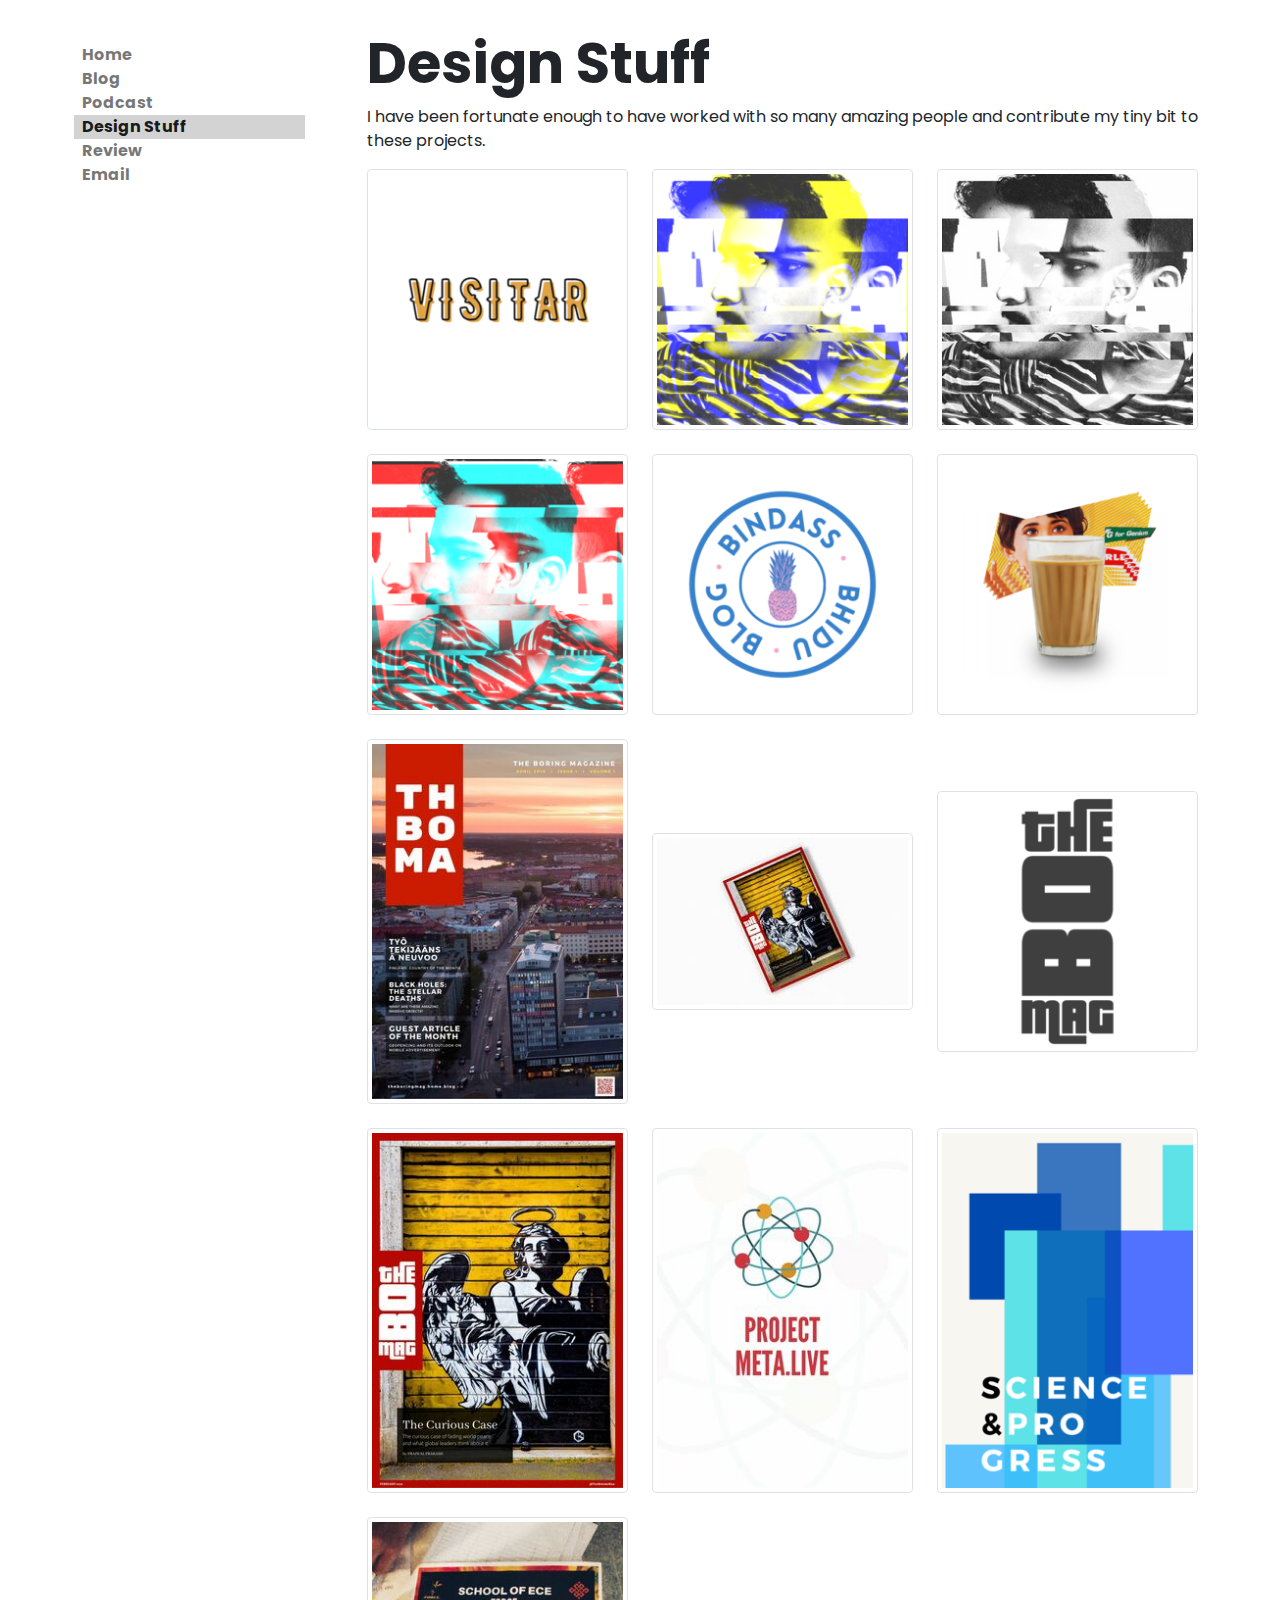
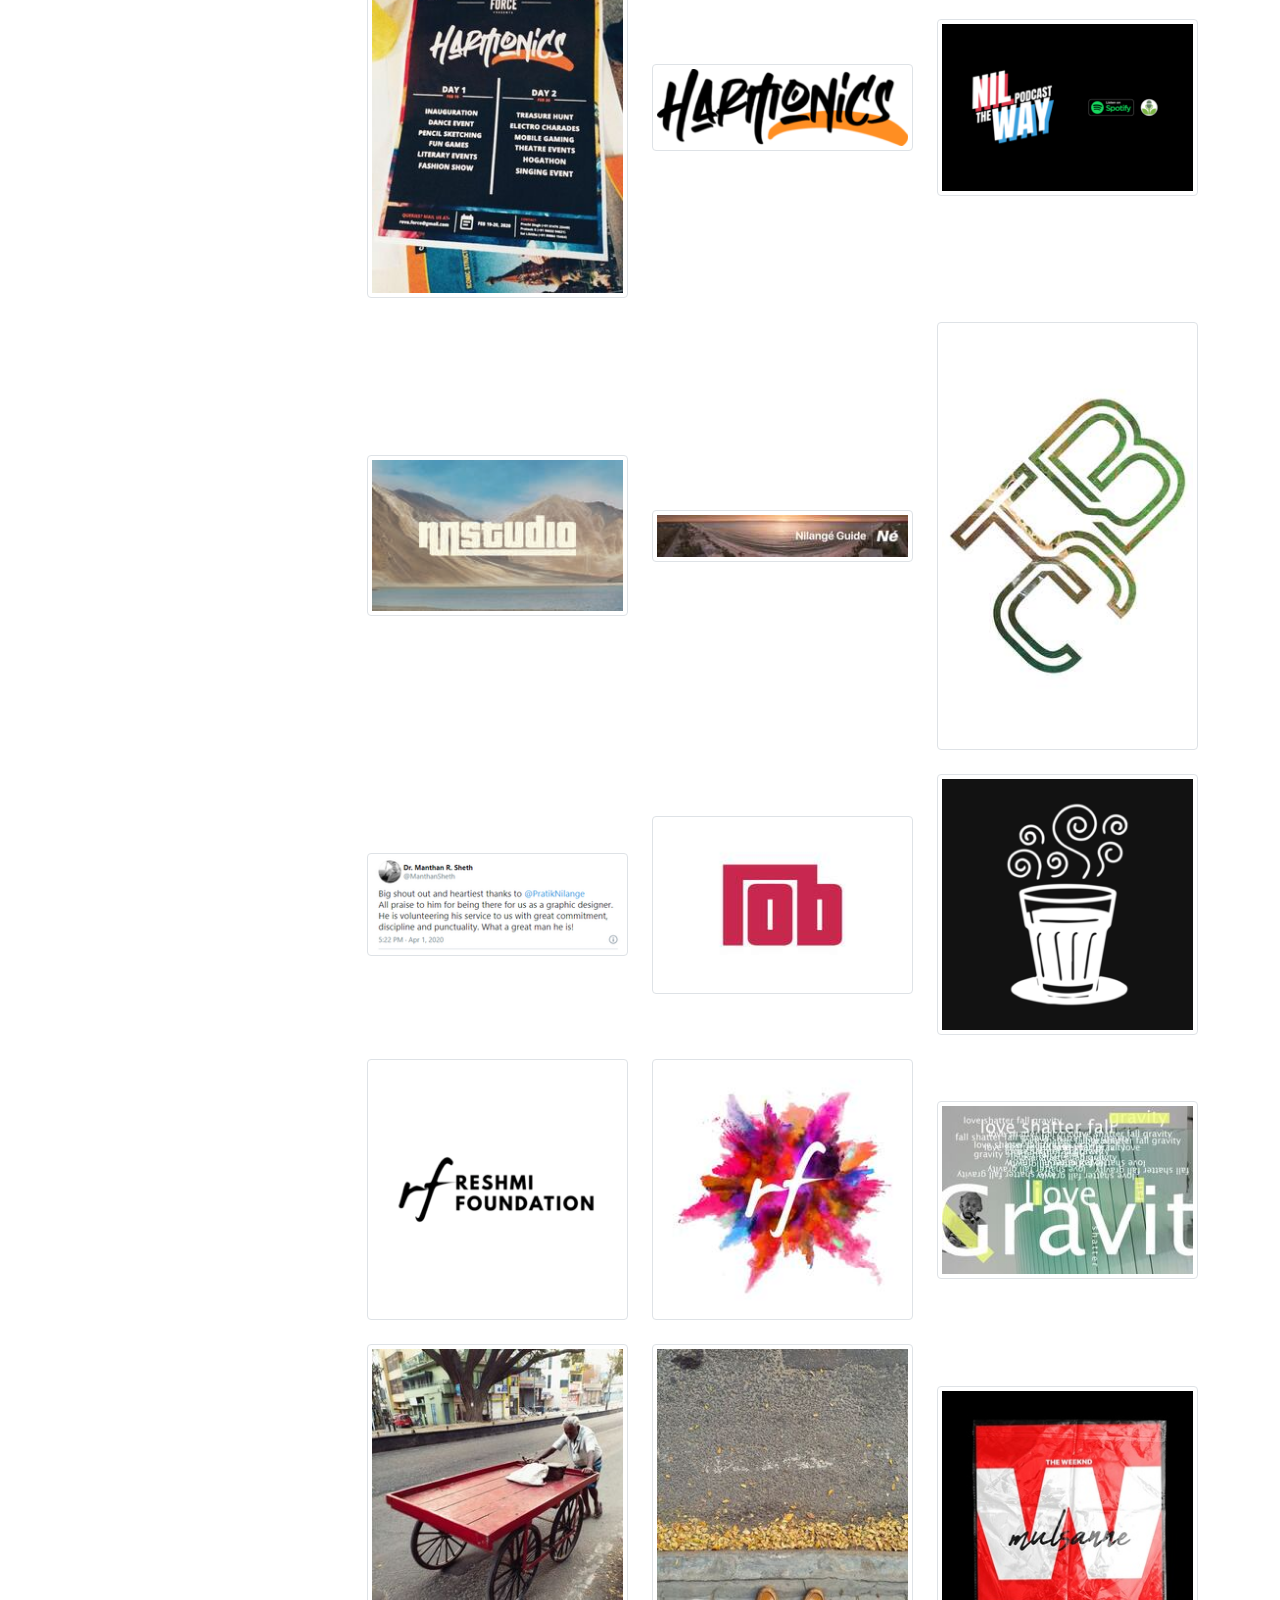
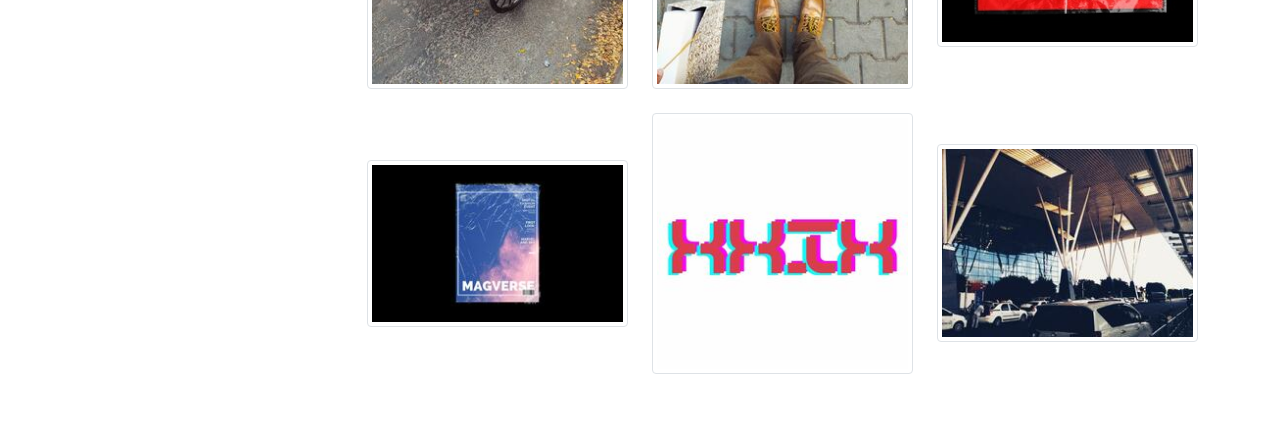
==== designstuff/index.html @ 21cf32b6 "me 2226;" ====
<!DOCTYPE html>
<html>
    <head>
        <title>Design Stuff · Pratik Nilange</title>
        <meta name="viewport" content="width=device-width, initial-scale=1.0">
        <link rel="stylesheet" href="../css/globalstyle.css"> <!--Glocal Style -->
        <script src="../js/jquery-3.5.1.js"></script> <!-- JQuery -->
        <link rel="stylesheet" href="../globalresources/lightbox2/dist/css/lightbox.css"> <!-- Lightbox CSS -->
        <script src="../globalresources/lightbox2/dist/js/lightbox.js"></script> <!-- Lightbox Js -->
        <!-- BS s -->
        <script src="../js/popper.min.js"></script>
        <link rel="stylesheet" href="../globalresources/bs/css/bootstrap.min.css">
        <script src="../globalresources/bs/js/bootstrap.min.js"></script>
        <link rel="stylesheet" href="../css/font-awesome.min.css">
        <!-- BS e -->
        <style>
            /* Medium devices (tablets, 768px and up) */
            @media (min-width: 768px) {
                .container{
                    padding-top: 30px;
                }
            }
            @media (max-width: 767px) {
                main{
                    padding-top: 70px;
                }
                nav{
                    height: 60px;
                }
            }
        </style>
    </head>
    <body>
        <div class="container h-100">
            <div class="row flex-column flex-md-row">
                <aside class="col-md-3 p-1 flex-shrink-1 bglight">
                    <div class="col-md-10">
                        <nav class="navbar overflow-auto navbar-expand navbar-light flex-md-column flex-row align-middle fontbold">
                            <div class="collapse navbar-collapse ">
                                <ul class="flex-md-column flex-row navbar-nav w-100 justify-content-between" style="line-height: 0.5;">
                                    <li class="nav-item homemenu">
                                        <!-- <a class="nav-link pl-0 text-nowrap" href="#"><i class="fa fa-bullseye fa-fw"></i> <span class="font-weight-bold">Brand</span></a> -->
                                        <a class="nav-link pl-0 text-nowrap" href="#"><span class="align-middle font-weight-bold">Home</span></a>
                                    </li>
                                    <li class="nav-item homemenu">
                                        <a class="nav-link pl-0 text-nowrap" href="#"><span class="font-weight-bold">Blog</span></a>
                                    </li>
                                    <li class="nav-item homemenu">
                                        <a class="nav-link pl-0 text-nowrap" href="#"><span class="font-weight-bold">Podcast</span></a>
                                    </li>
                                    <li class="nav-item homemenu">
                                        <a class="nav-link pl-0 text-nowrap active" href="#"><span class="font-weight-bold">Design Stuff</span></a>
                                    </li>
                                    <li class="nav-item homemenu">
                                        <a class="nav-link pl-0 text-nowrap" href="#"><span class="font-weight-bold">Review</span></a>
                                    </li>
                                    <li class="nav-item homemenu">
                                        <a class="nav-link pl-0 text-nowrap" href="#"><span class="font-weight-bold">Email</span></a>
                                    </li>
                                </ul>
                            </div>
                        </nav>
                    </div>
                </aside>
                <main class="col-md-9">
                    <h2 class="fontbold display-4">Design Stuff</h2>
                    <p>
                        I have been fortunate enough to have worked with so many amazing people and contribute my tiny bit to these projects.
                    </p>
                    <div class="row">
                        <div class="col my-auto">
                            <a href="../media/img/PratikNilange_32.png" data-lightbox="image-32" data-title="Visitar. roam, review, repeat"> <img class="img-thumbnail" src="../media/thumb/PratikNilange_32.png" alt=""> </a>
                        </div>
                        <div class="col my-auto">
                            <a href="../media/img/PratikNilange_31.png" data-lightbox="image-31" data-title="Visitar"> <img class="img-thumbnail" src="../media/thumb/PratikNilange_31.png" alt=""> </a>
                        </div>
                        <div class="col my-auto">
                            <a href="../media/img/PratikNilange_30.jpeg" data-lightbox="image-30" data-title="Visitar"> <img class="img-thumbnail" src="../media/thumb/PratikNilange_30.jpeg" alt=""> </a>
                        </div>
                    </div>
                    <br>
                    <div class="row">
                        <div class="col my-auto">
                            <a href="../media/img/PratikNilange_29.png" data-lightbox="image-29" data-title="Visitar"> <img class="img-thumbnail" src="../media/thumb/PratikNilange_29.png" alt=""> </a>
                        </div>
                        <div class="col my-auto">
                            <a href="../media/img/PratikNilange_28.png" data-lightbox="image-28" data-title="Visitar"> <img class="img-thumbnail" src="../media/thumb/PratikNilange_28.png" alt=""> </a>
                        </div>
                        <div class="col my-auto">
                            <a href="../media/img/PratikNilange_27.png" data-lightbox="image-27" data-title="Visitar"> <img class="img-thumbnail" src="../media/thumb/PratikNilange_27.png" alt=""> </a>
                        </div>
                    </div>
                    <br>
                    <div class="row">
                        <div class="col my-auto">
                            <a href="../media/img/PratikNilange_26.jpg" data-lightbox="image-26" data-title="Visitar"> <img class="img-thumbnail" src="../media/thumb/PratikNilange_26.jpg" alt=""> </a>
                        </div>
                        <div class="col my-auto">
                            <a href="../media/img/PratikNilange_25.jpg" data-lightbox="image-25" data-title="Visitar"> <img class="img-thumbnail" src="../media/thumb/PratikNilange_25.jpg" alt=""> </a>
                        </div>
                        <div class="col my-auto">
                            <a href="../media/img/PratikNilange_24.png" data-lightbox="image-24" data-title="Visitar"> <img class="img-thumbnail" src="../media/thumb/PratikNilange_24.png" alt=""> </a>
                        </div>
                    </div>
                    <br>
                    <div class="row">
                        <div class="col my-auto">
                            <a href="../media/img/PratikNilange_23.jpg" data-lightbox="image-23" data-title="Visitar"> <img class="img-thumbnail" src="../media/thumb/PratikNilange_23.jpg" alt=""> </a>
                        </div>
                        <div class="col my-auto">
                            <a href="../media/img/PratikNilange_22.jpg" data-lightbox="image-22" data-title="Visitar"> <img class="img-thumbnail" src="../media/thumb/PratikNilange_22.jpg" alt=""> </a>
                        </div>
                        <div class="col my-auto">
                            <a href="../media/img/PratikNilange_21.png" data-lightbox="image-21" data-title="Visitar"> <img class="img-thumbnail" src="../media/thumb/PratikNilange_21.png" alt=""> </a>
                        </div>
                    </div>
                    <br>
                    <div class="row">
                        <div class="col my-auto">
                            <a href="../media/img/PratikNilange_20.jpeg" data-lightbox="image-20" data-title="Visitar"> <img class="img-thumbnail" src="../media/thumb/PratikNilange_20.jpeg" alt=""> </a>
                        </div>
                        <div class="col my-auto">
                            <a href="../media/img/PratikNilange_19.png" data-lightbox="image-19" data-title="Visitar"> <img class="img-thumbnail" src="../media/thumb/PratikNilange_19.png" alt=""> </a>
                        </div>
                        <div class="col my-auto">
                            <a href="../media/img/PratikNilange_18.png" data-lightbox="image-18" data-title="Visitar"> <img class="img-thumbnail" src="../media/thumb/PratikNilange_18.png" alt=""> </a>
                        </div>
                    </div>
                    <br>
                    <div class="row">
                        <div class="col my-auto">
                            <a href="../media/img/PratikNilange_17.jpg" data-lightbox="image-17" data-title="Visitar"> <img class="img-thumbnail" src="../media/thumb/PratikNilange_17.jpg" alt=""> </a>
                        </div>
                        <div class="col my-auto">
                            <a href="../media/img/PratikNilange_16.jpg" data-lightbox="image-16" data-title="Visitar"> <img class="img-thumbnail" src="../media/thumb/PratikNilange_16.jpg" alt=""> </a>
                        </div>
                        <div class="col my-auto">
                            <a href="../media/img/PratikNilange_15.jpg" data-lightbox="image-15" data-title="Visitar"> <img class="img-thumbnail" src="../media/thumb/PratikNilange_15.jpg" alt=""> </a>
                        </div>
                    </div>
                    <br>
                    <div class="row">
                        <div class="col my-auto">
                            <a href="../media/img/PratikNilange_14.png" data-lightbox="image-14" data-title="Visitar"> <img class="img-thumbnail" src="../media/thumb/PratikNilange_14.png" alt=""> </a>
                        </div>
                        <div class="col my-auto">
                            <a href="../media/img/PratikNilange_13.jpg" data-lightbox="image-13" data-title="Visitar"> <img class="img-thumbnail" src="../media/thumb/PratikNilange_13.jpg" alt=""> </a>
                        </div>
                        <div class="col my-auto">
                            <a href="../media/img/PratikNilange_12.png" data-lightbox="image-12" data-title="Visitar"> <img class="img-thumbnail" src="../media/thumb/PratikNilange_12.png" alt=""> </a>
                        </div>
                    </div>
                    <br>
                    <div class="row">
                        <div class="col my-auto">
                            <a href="../media/img/PratikNilange_11.png" data-lightbox="image-11" data-title="Visitar"> <img class="img-thumbnail" src="../media/thumb/PratikNilange_11.png" alt=""> </a>
                        </div>
                        <div class="col my-auto">
                            <a href="../media/img/PratikNilange_09.jpg" data-lightbox="image-09" data-title="Visitar"> <img class="img-thumbnail" src="../media/thumb/PratikNilange_09.jpg" alt=""> </a>
                        </div>
                        <div class="col my-auto">
                            <a href="../media/img/PratikNilange_08.jpg" data-lightbox="image-08" data-title="Visitar"> <img class="img-thumbnail" src="../media/thumb/PratikNilange_08.jpg" alt=""> </a>
                        </div>
                    </div>
                    <br>
                    <div class="row">
                        <div class="col my-auto">
                            <a href="../media/img/PratikNilange_07.jpeg" data-lightbox="image-07" data-title="Visitar"> <img class="img-thumbnail" src="../media/thumb/PratikNilange_07.jpeg" alt=""> </a>
                        </div>
                        <div class="col my-auto">
                            <a href="../media/img/PratikNilange_06.jpeg" data-lightbox="image-06" data-title="Visitar"> <img class="img-thumbnail" src="../media/thumb/PratikNilange_06.jpeg" alt=""> </a>
                        </div>
                        <div class="col my-auto">
                            <a href="../media/img/PratikNilange_05.jpg" data-lightbox="image-05" data-title="Visitar"> <img class="img-thumbnail" src="../media/thumb/PratikNilange_05.jpg" alt=""> </a>
                        </div>
                        <a href="../media/img/PratikNilange_02.jpg" data-lightbox="image-05" data-title="Visitar"></a>
                    </div>
                    <br>
                    <div class="row">
                        <div class="col my-auto">
                            <a href="../media/img/PratikNilange_04.jpg" data-lightbox="image-04" data-title="Visitar"> <img class="img-thumbnail" src="../media/thumb/PratikNilange_04.jpg" alt=""> </a>
                        </div>
                        <div class="col my-auto">
                            <a href="../media/img/PratikNilange_03.jpg" data-lightbox="image-03" data-title="Visitar"> <img class="img-thumbnail" src="../media/thumb/PratikNilange_03.jpg" alt=""> </a>
                        </div>
                        <div class="col my-auto">
                            <a href="../media/img/PratikNilange_01.jpeg" data-lightbox="image-01" data-title="Visitar"> <img class="img-thumbnail" src="../media/thumb/PratikNilange_01.jpeg" alt=""> </a>
                        </div>
                    </div>
                    <br>
                    <br>
                    <!-- <div>
                        <p style="font-size: medium;">© <script>document.write(new Date().getFullYear())</script> प्रतिक निलंगे. All rights reserved.</p>
                    </div>  -->
                </main>
            </div>
        </div>
    </body>
</html>
---- css/globalstyle.css ----
:root{
    --coty: #F5DF4D; /*Pantone Color of the Year */
}

/* Fonts s*/
@font-face{
    font-family: "stdfont-regular";
    src: url(../fonts/Poppins/Poppins-Regular.ttf);
}
@font-face{
    font-family: "stdfont-bold";
    src: url(../fonts/Poppins/Poppins-Bold.ttf);
}
.fontregular{
    font-family: "stdfont-regular" !important;
}
.fontbold{
    font-family: "stdfont-bold" !important;
}
/* Fonts e*/
/* Regular css s */
body{
    background-color: white;
    font-family: "stdfont-regular" !important;
}
h1{
    font-family: "stdfont-bold" !important;
}
a.colored{
    text-decoration: none !important;
    color: black;
    background-color: var(--coty);
    white-space: pre;
}
a.colored:hover{
    color: black;
    background-color: #f5df4d94;  /*Change according to P-COTY: opacity~60*/
}
li.homemenu:hover{
    background-color: lightgray;
    transition: background-color 0.25s;
}
.active{
    background-color: lightgray;
}
/* Regular css e */
/* Selection Color s */
::-moz-selection { /* Code for Firefox */
    color: black;
    background: var(--coty);
}
::selection {
    color: black;
    background: var(--coty);
}
/* Selection Color e */
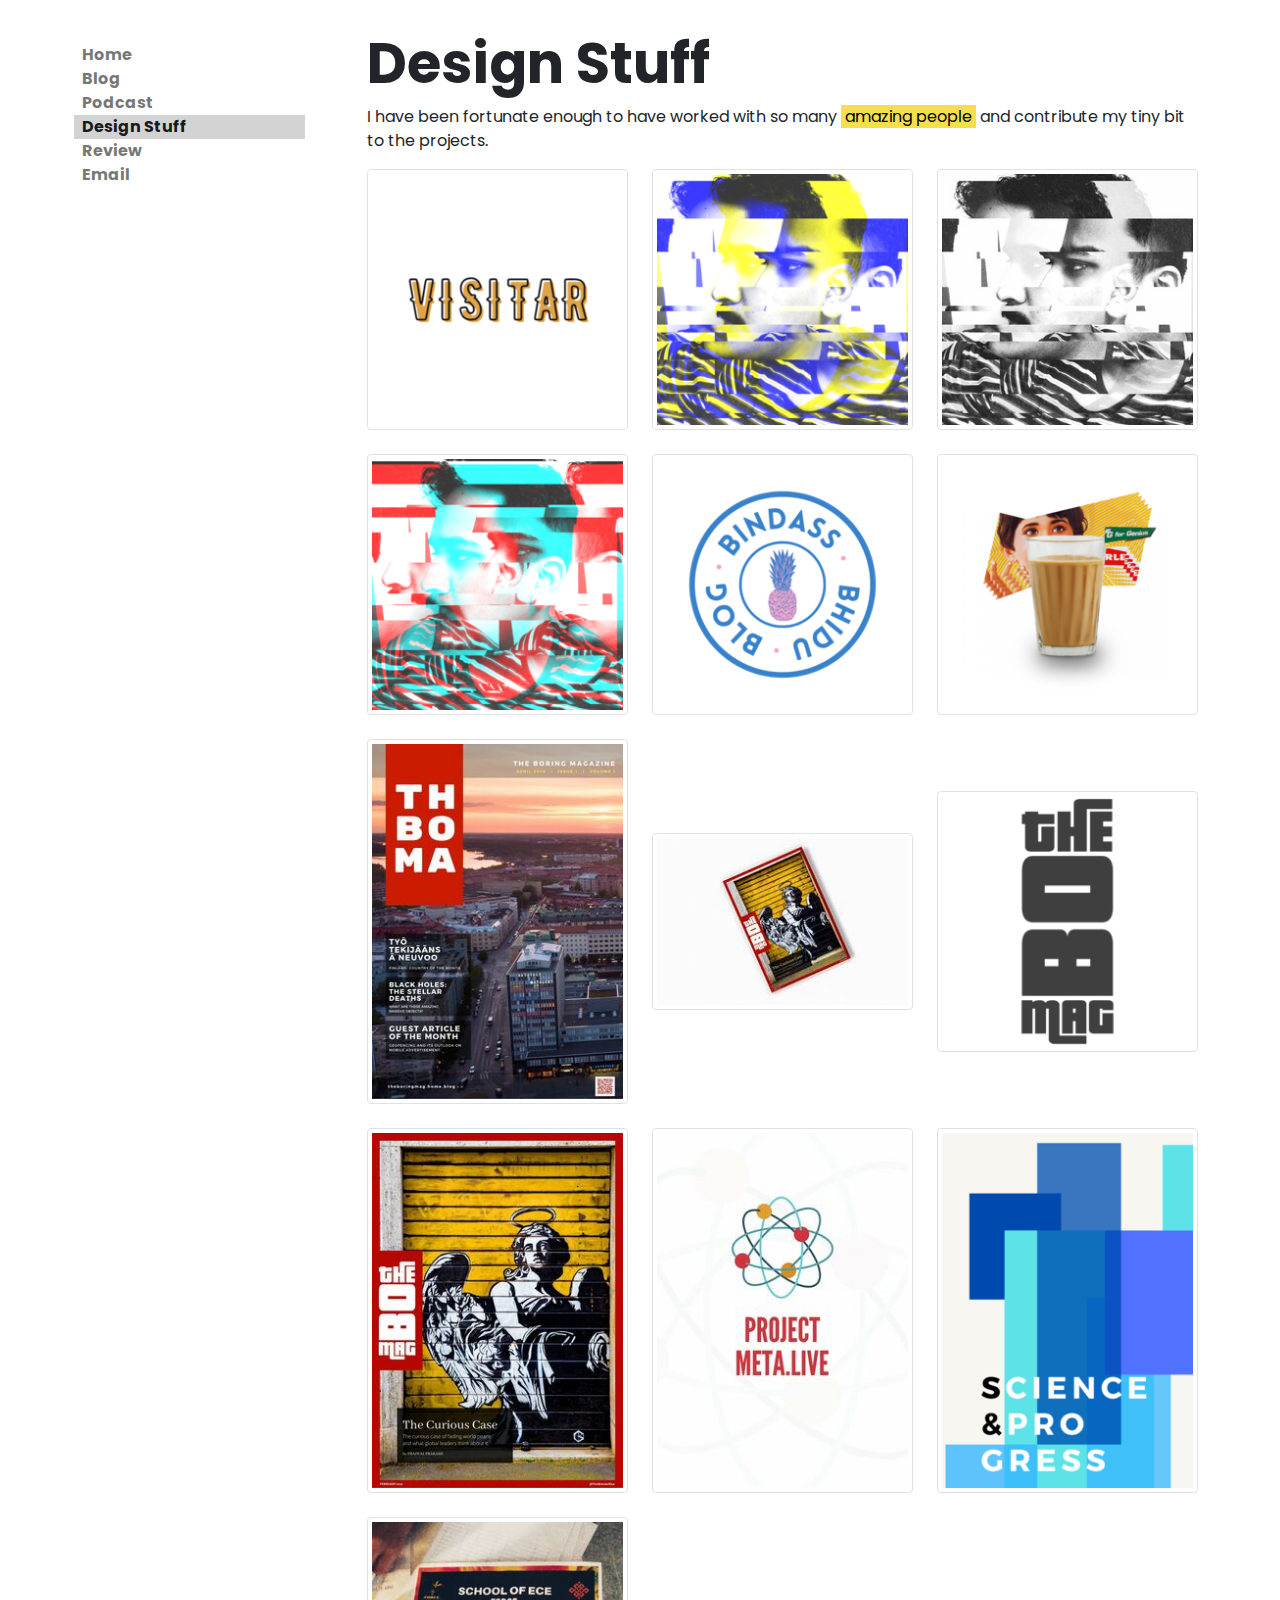
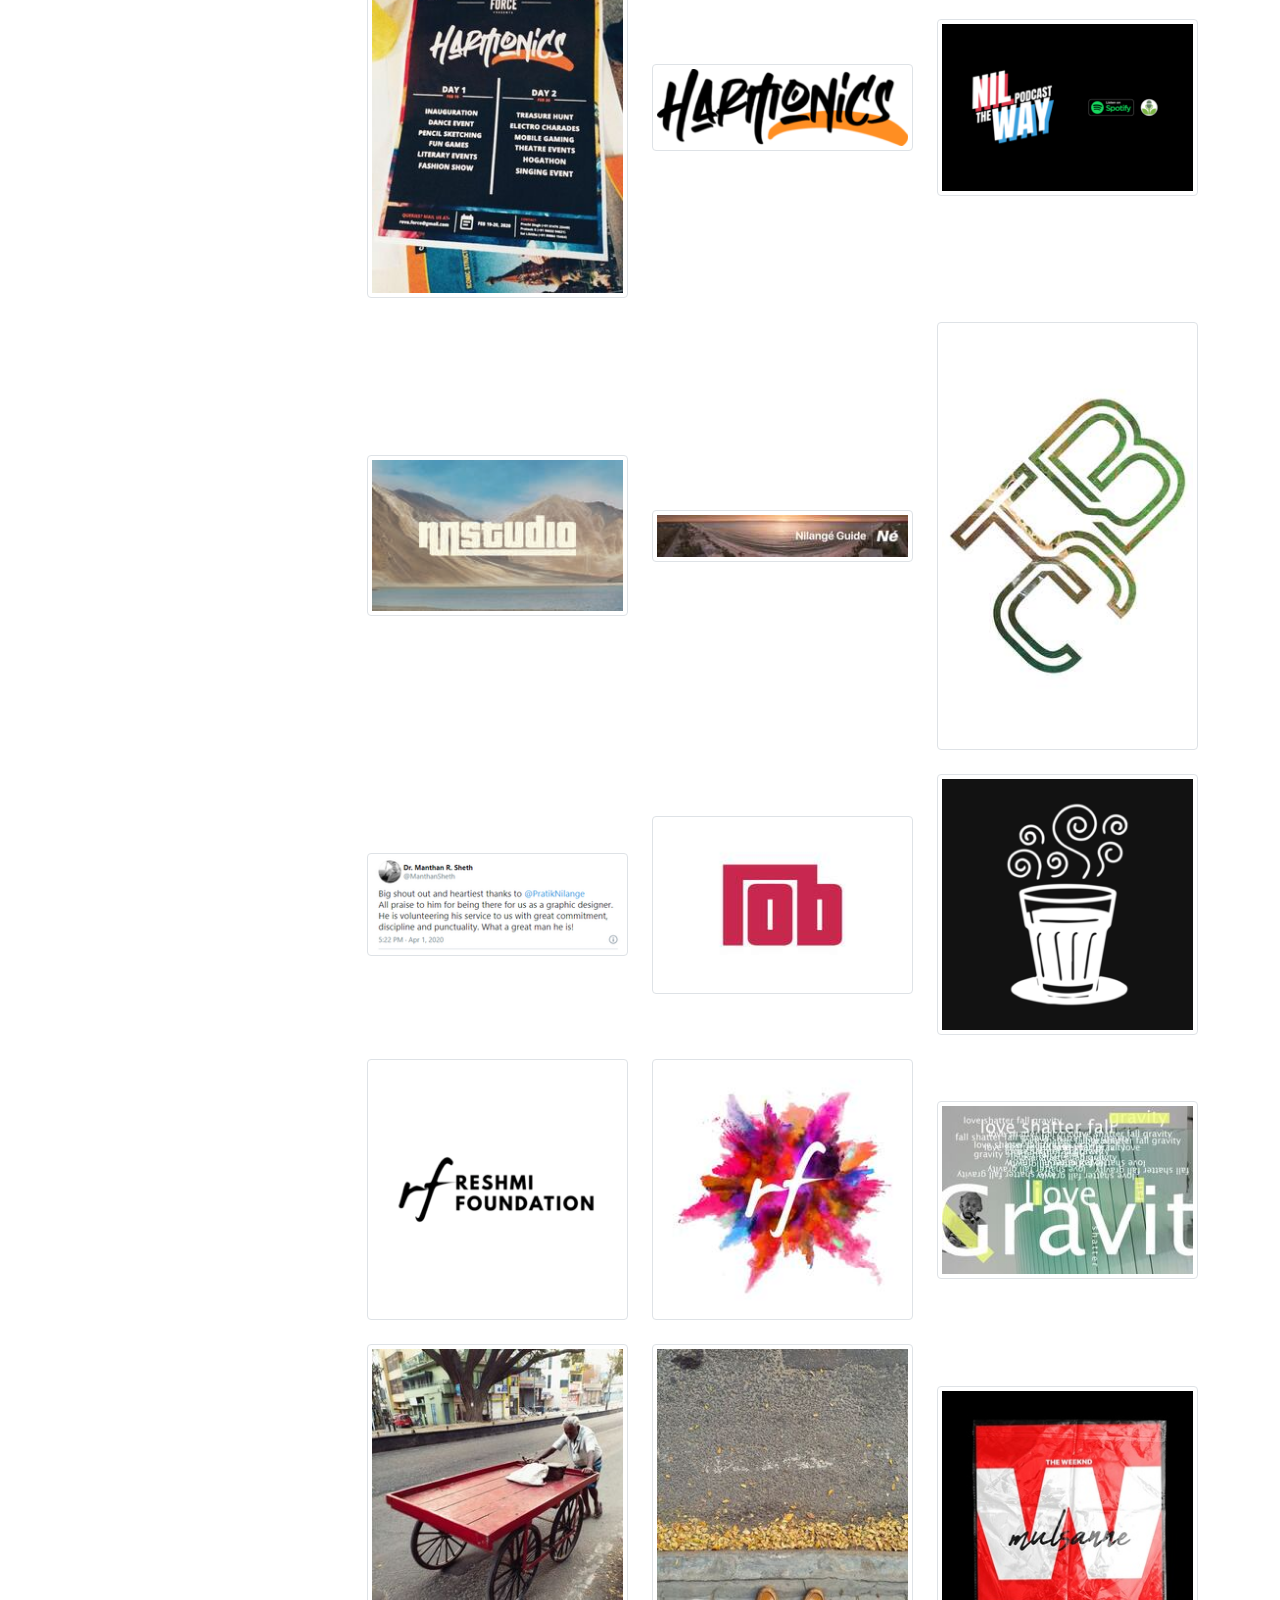
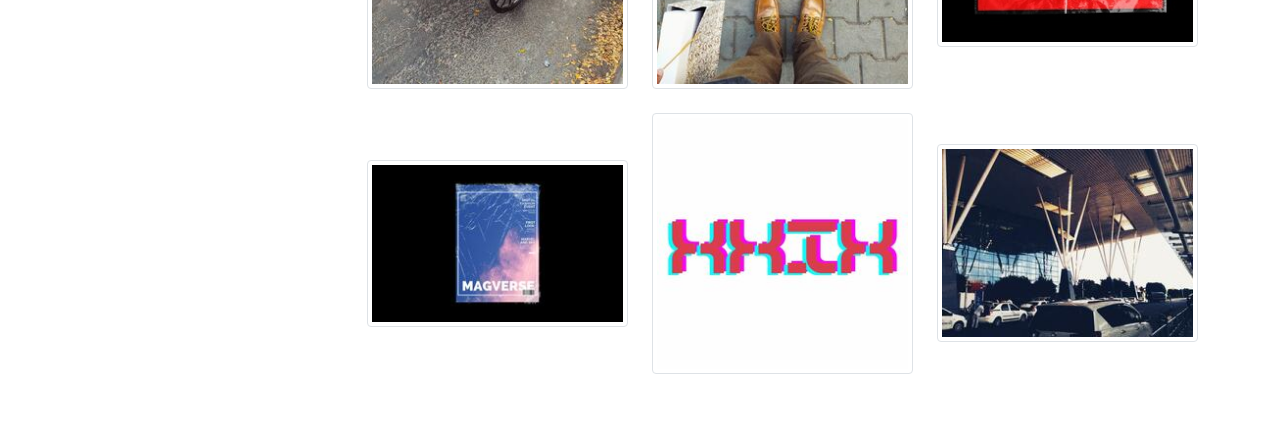
==== commit 7286ade2: "me 2234;" ====
--- a/designstuff/index.html
+++ b/designstuff/index.html
@@ -40,7 +40,7 @@
                                 <ul class="flex-md-column flex-row navbar-nav w-100 justify-content-between" style="line-height: 0.5;">
                                     <li class="nav-item homemenu">
                                         <!-- <a class="nav-link pl-0 text-nowrap" href="#"><i class="fa fa-bullseye fa-fw"></i> <span class="font-weight-bold">Brand</span></a> -->
-                                        <a class="nav-link pl-0 text-nowrap" href="#"><span class="align-middle font-weight-bold">Home</span></a>
+                                        <a class="nav-link pl-0 text-nowrap" href="../index.html"><span class="align-middle font-weight-bold">Home</span></a>
                                     </li>
                                     <li class="nav-item homemenu">
                                         <a class="nav-link pl-0 text-nowrap" href="#"><span class="font-weight-bold">Blog</span></a>
@@ -65,7 +65,7 @@
                 <main class="col-md-9">
                     <h2 class="fontbold display-4">Design Stuff</h2>
                     <p>
-                        I have been fortunate enough to have worked with so many amazing people and contribute my tiny bit to these projects.
+                        I have been fortunate enough to have worked with so many <span class="colored"> amazing people </span> and contribute my tiny bit to the projects.
                     </p>
                     <div class="row">
                         <div class="col my-auto">
--- a/css/globalstyle.css
+++ b/css/globalstyle.css
@@ -26,7 +26,7 @@
 h1{
     font-family: "stdfont-bold" !important;
 }
-a.colored{
+.colored{
     text-decoration: none !important;
     color: black;
     background-color: var(--coty);
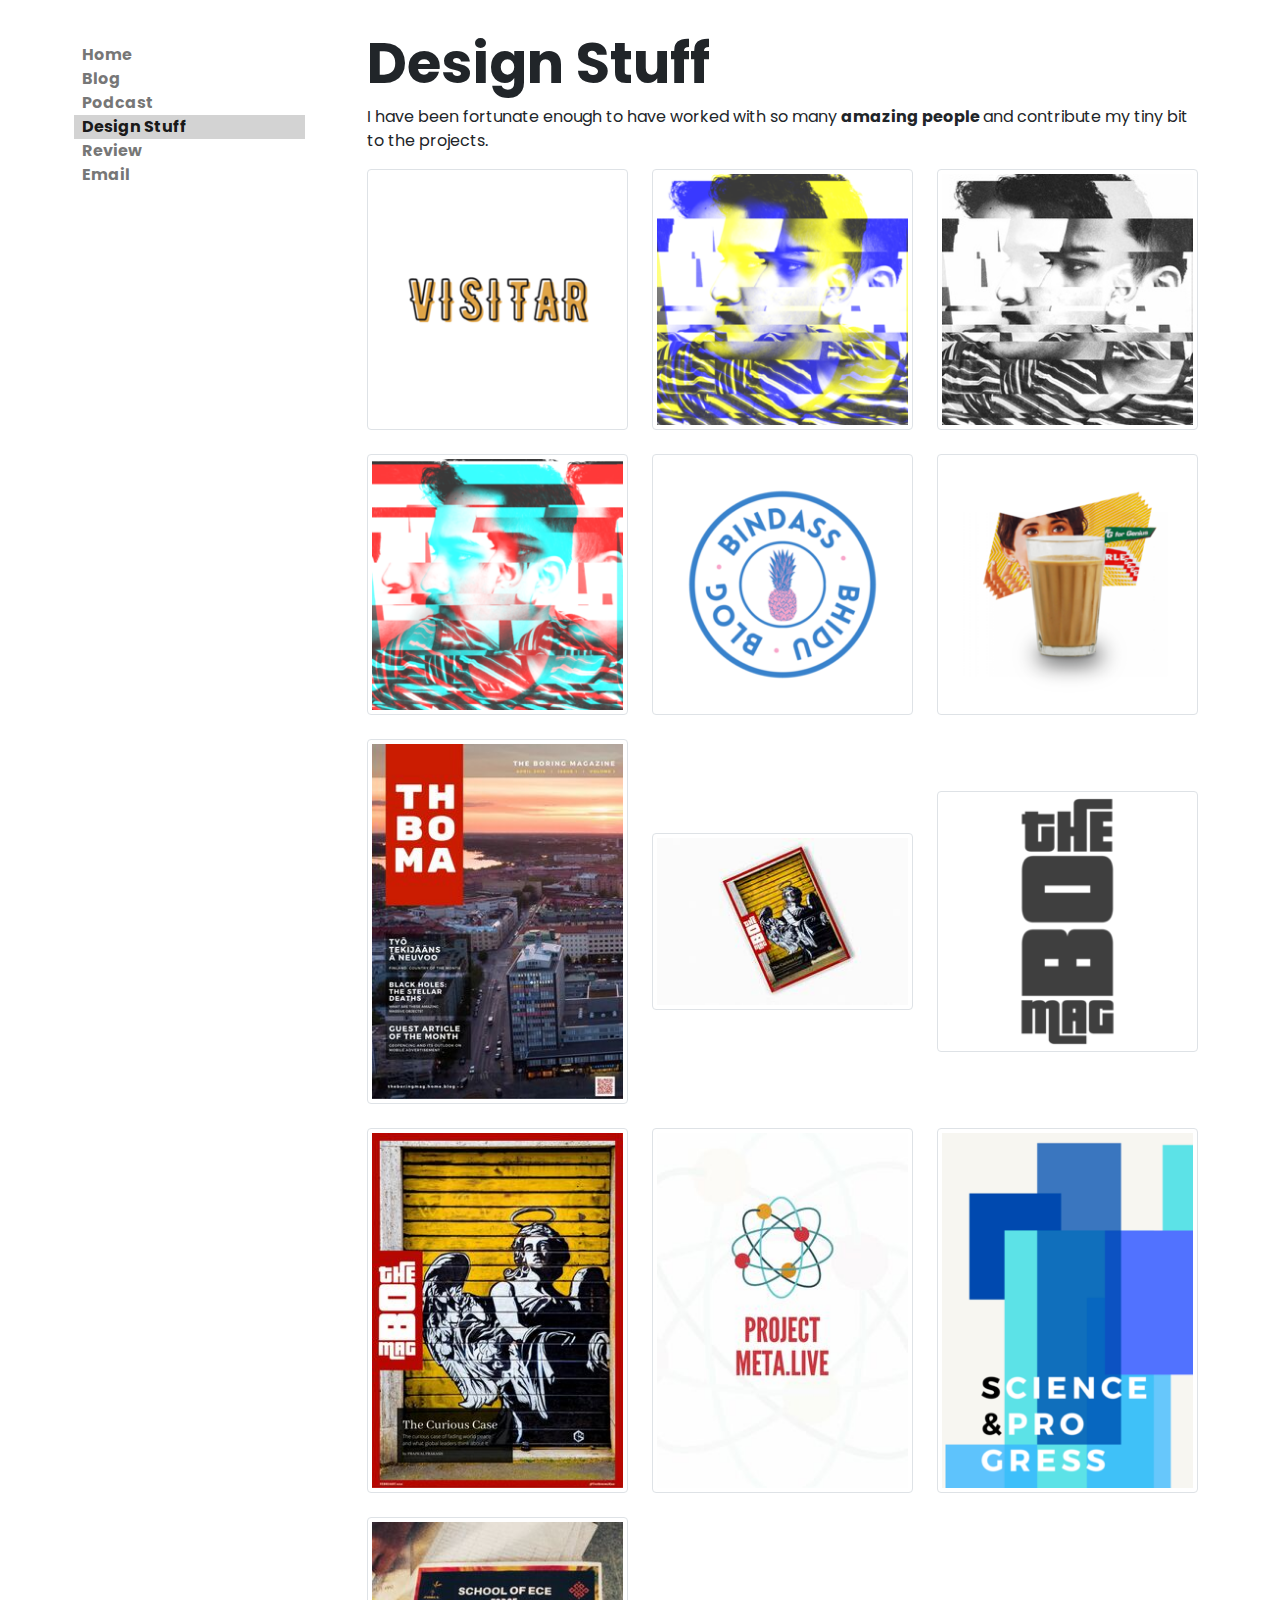
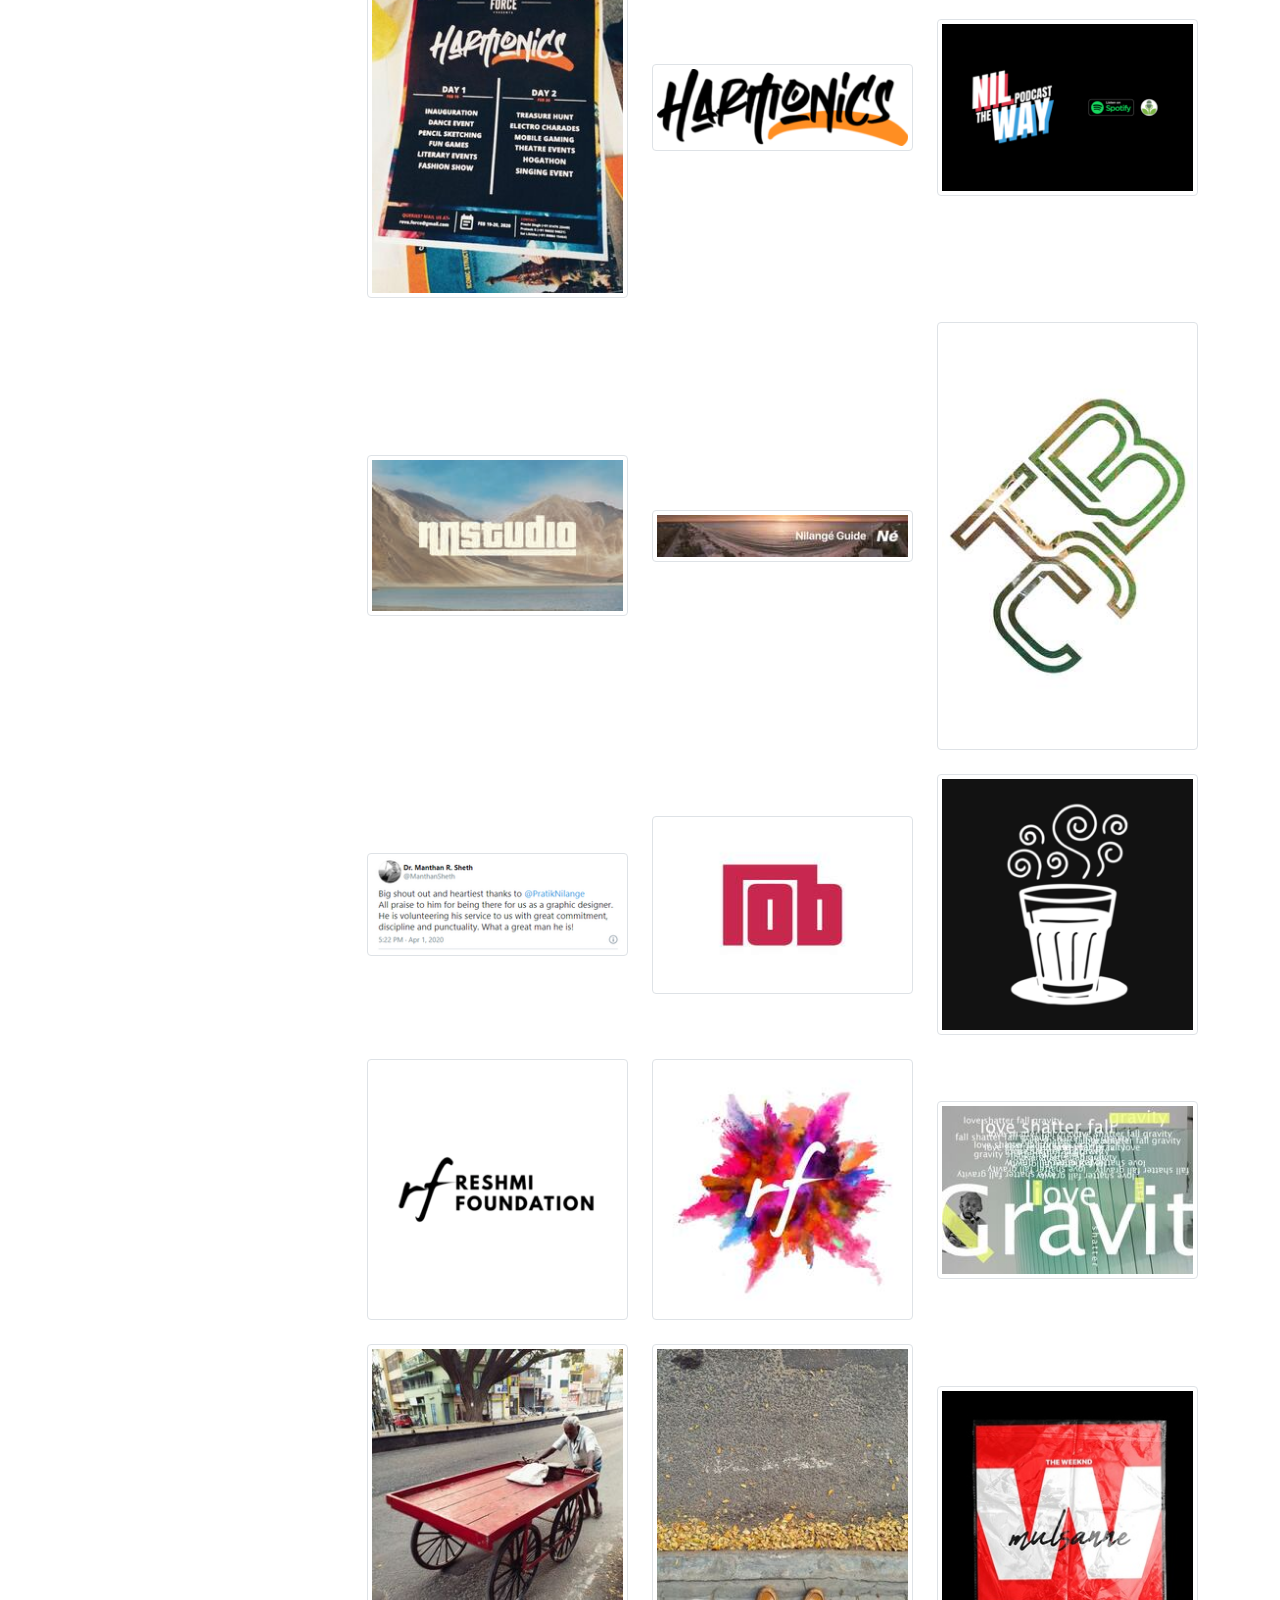
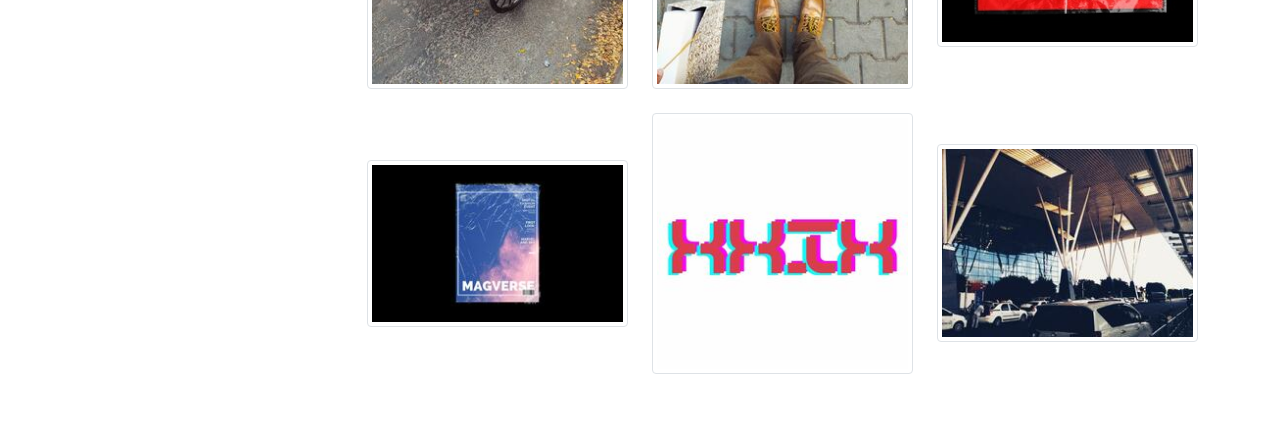
==== commit 662c4364: "added fadecss;" ====
--- a/designstuff/index.html
+++ b/designstuff/index.html
@@ -55,7 +55,7 @@
                                         <a class="nav-link pl-0 text-nowrap" href="#"><span class="font-weight-bold">Review</span></a>
                                     </li>
                                     <li class="nav-item homemenu">
-                                        <a class="nav-link pl-0 text-nowrap" href="#"><span class="font-weight-bold">Email</span></a>
+                                        <a class="nav-link pl-0 text-nowrap" href="../email/index.html"><span class="font-weight-bold">Email</span></a>
                                     </li>
                                 </ul>
                             </div>
@@ -65,7 +65,7 @@
                 <main class="col-md-9">
                     <h2 class="fontbold display-4">Design Stuff</h2>
                     <p>
-                        I have been fortunate enough to have worked with so many <span class="colored"> amazing people </span> and contribute my tiny bit to the projects.
+                        I have been fortunate enough to have worked with so many <span class="fontbold"> amazing people </span> and contribute my tiny bit to the projects.
                     </p>
                     <div class="row">
                         <div class="col my-auto">
--- a/css/globalstyle.css
+++ b/css/globalstyle.css
@@ -44,6 +44,8 @@
     background-color: lightgray;
 }
 /* Regular css e */
+
+
 /* Selection Color s */
 ::-moz-selection { /* Code for Firefox */
     color: black;
@@ -53,4 +55,45 @@
     color: black;
     background: var(--coty);
 }
-/* Selection Color e */+/* Selection Color e */
+
+/* Fade CSS s*/
+
+* {
+    -webkit-animation: fadein 1s; /* Safari, Chrome and Opera > 12.1 */
+       -moz-animation: fadein 1s; /* Firefox < 16 */
+        -ms-animation: fadein 1s; /* Internet Explorer */
+         -o-animation: fadein 1s; /* Opera < 12.1 */
+            animation: fadein 1s;
+}
+
+@keyframes fadein {
+    from { opacity: 0; }
+    to   { opacity: 1; }
+}
+
+/* Firefox < 16 */
+@-moz-keyframes fadein {
+    from { opacity: 0; }
+    to   { opacity: 1; }
+}
+
+/* Safari, Chrome and Opera > 12.1 */
+@-webkit-keyframes fadein {
+    from { opacity: 0; }
+    to   { opacity: 1; }
+}
+
+/* Internet Explorer */
+@-ms-keyframes fadein {
+    from { opacity: 0; }
+    to   { opacity: 1; }
+}
+
+/* Opera < 12.1 */
+@-o-keyframes fadein {
+    from { opacity: 0; }
+    to   { opacity: 1; }
+}
+
+/* Fade CSS e */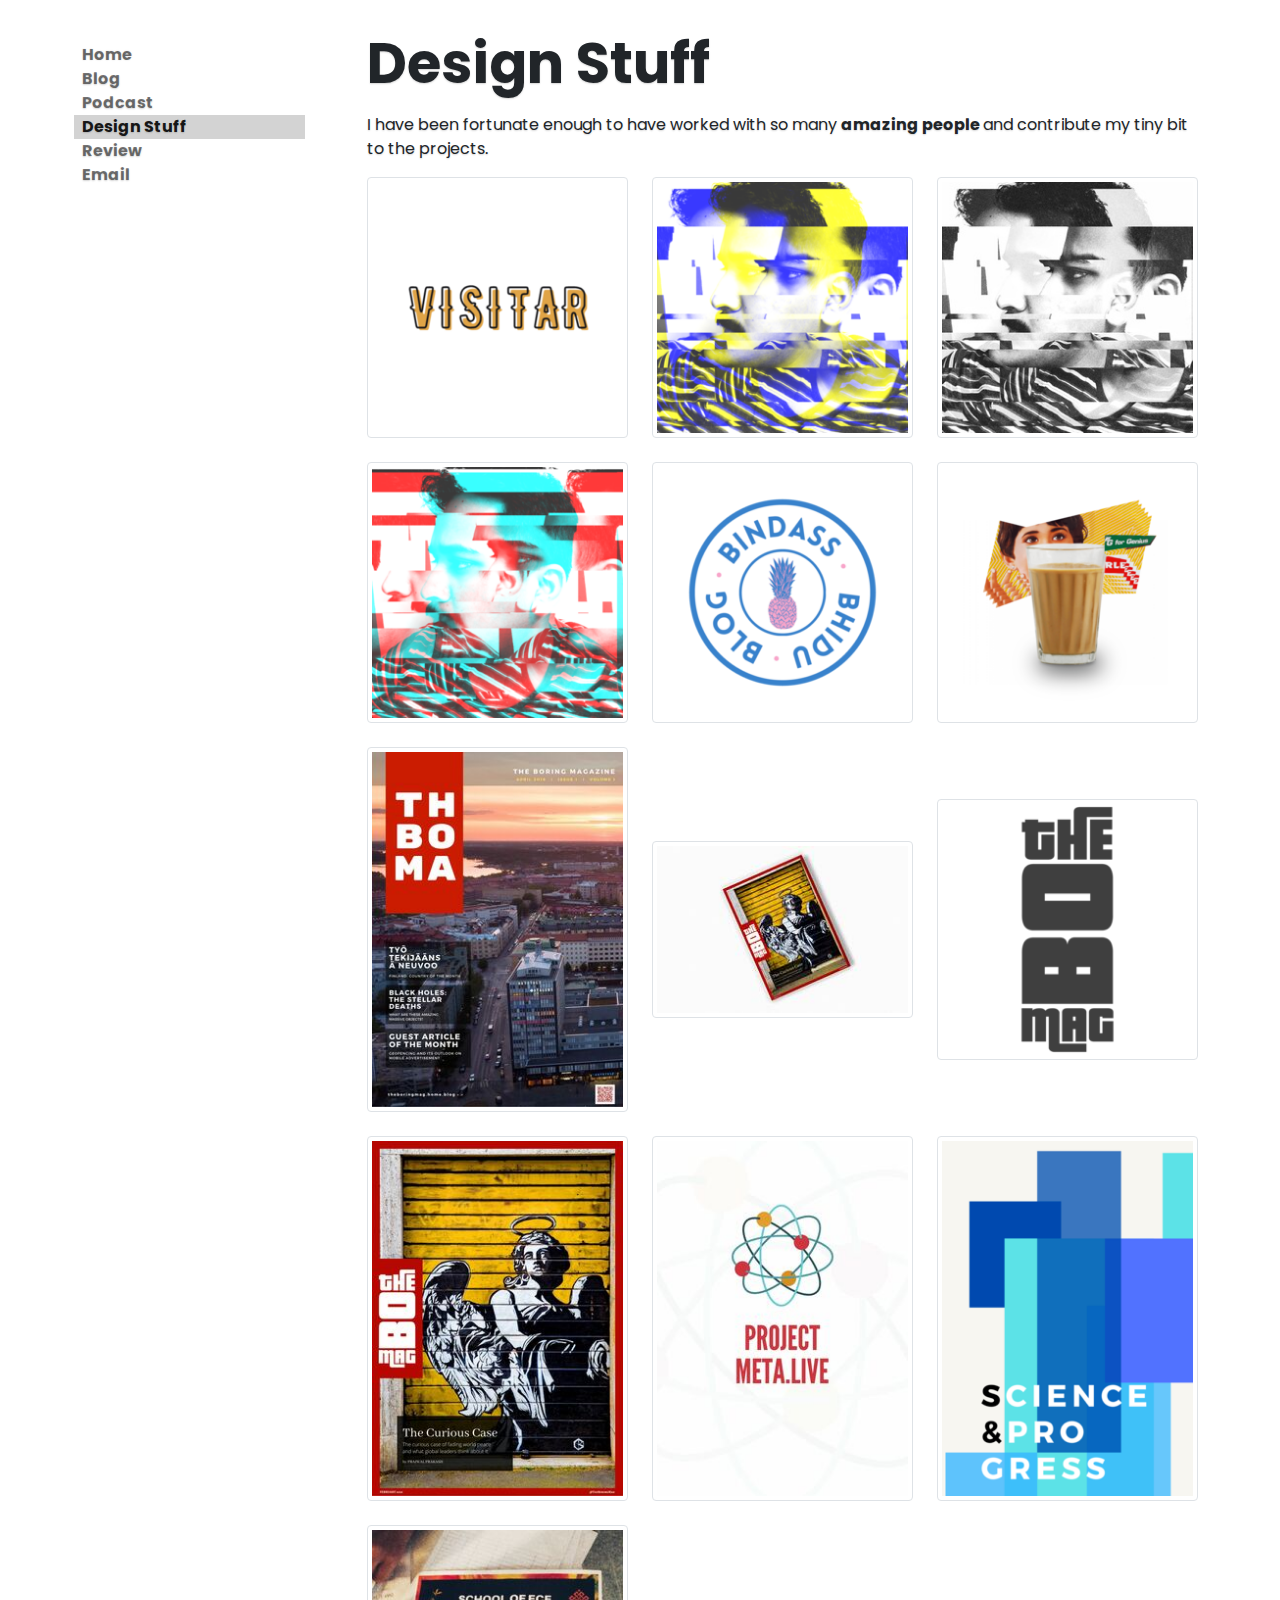
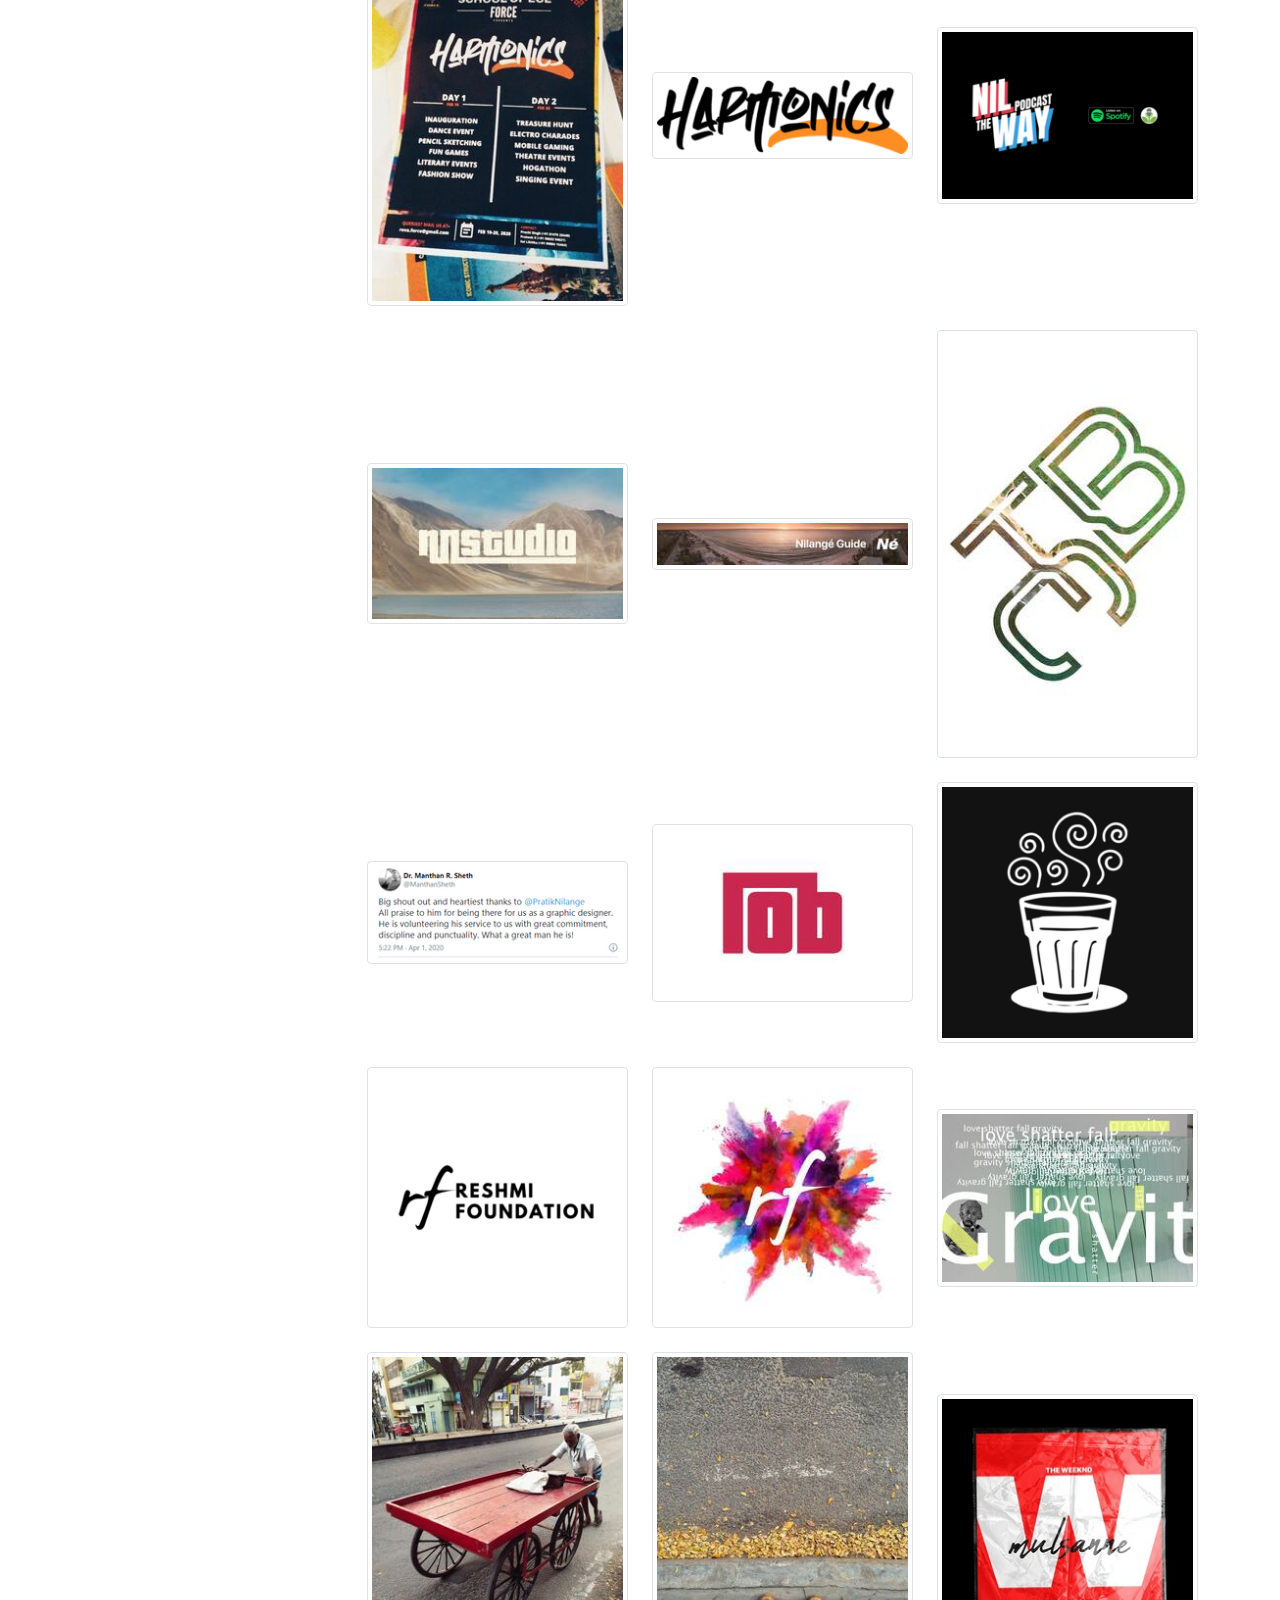
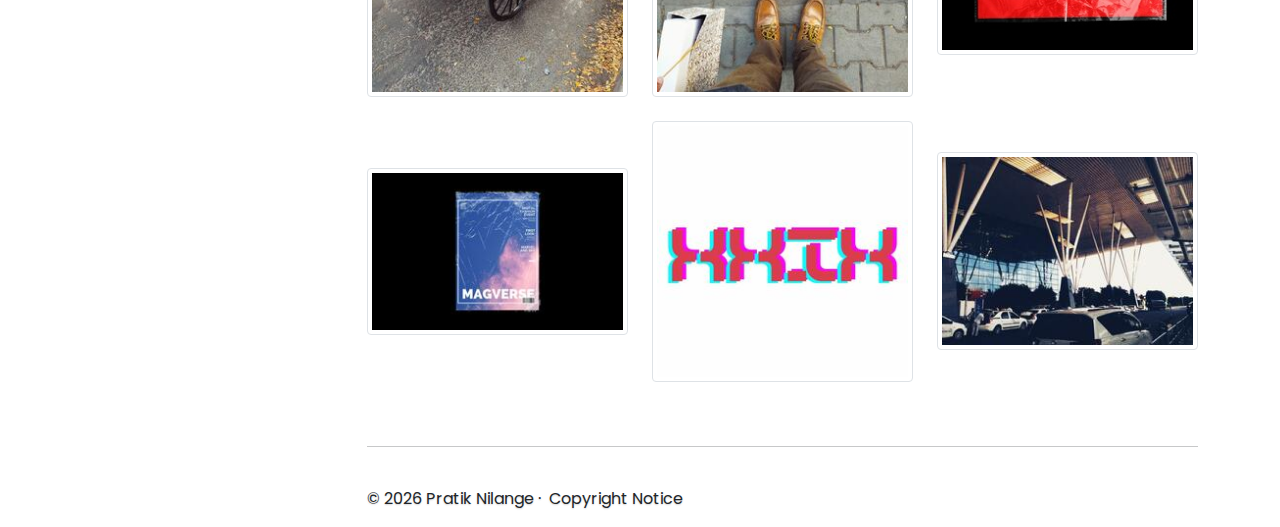
==== commit 5240fd8d: "maj ed;" ====
--- a/designstuff/index.html
+++ b/designstuff/index.html
@@ -3,6 +3,27 @@
     <head>
         <title>Design Stuff · Pratik Nilange</title>
         <meta name="viewport" content="width=device-width, initial-scale=1.0">
+        
+        <meta name="title" content="Design Stuff · Pratik Nilange">
+        <meta name="description" content="tech, design, and lame jokes.">
+
+        <!-- Open Graph / Facebook -->
+        <meta property="og:type" content="website">
+        <meta property="og:url" content="https://pratiknilange.in/">
+        <meta property="og:title" content="Design Stuff · Pratik Nilange">
+        <meta property="og:description" content="tech, design, and lame jokes.">
+        <meta property="og:image" content="https://pratiknilange.in/media/img/pn.png">
+
+        <!-- Twitter -->
+        <meta property="twitter:card" content="summary">
+        <meta property="twitter:url" content="https://pratiknilange.in/">
+        <meta property="twitter:title" content="Design Stuff · Pratik Nilange">
+        <meta property="twitter:description" content="tech, design, and lame jokes.">
+        <meta property="twitter:image" content="https://pratiknilange.in/media/img/pn.png">
+        <!-- meta tags end here -->
+        <link rel=icon type=image/png href="../media/img/icon.png">
+
+        <!-- CSS/JS s -->
         <link rel="stylesheet" href="../css/globalstyle.css"> <!--Glocal Style -->
         <script src="../js/jquery-3.5.1.js"></script> <!-- JQuery -->
         <link rel="stylesheet" href="../globalresources/lightbox2/dist/css/lightbox.css"> <!-- Lightbox CSS -->
@@ -12,25 +33,11 @@
         <link rel="stylesheet" href="../globalresources/bs/css/bootstrap.min.css">
         <script src="../globalresources/bs/js/bootstrap.min.js"></script>
         <link rel="stylesheet" href="../css/font-awesome.min.css">
+        <script src="../js/main.js"></script>
         <!-- BS e -->
-        <style>
-            /* Medium devices (tablets, 768px and up) */
-            @media (min-width: 768px) {
-                .container{
-                    padding-top: 30px;
-                }
-            }
-            @media (max-width: 767px) {
-                main{
-                    padding-top: 70px;
-                }
-                nav{
-                    height: 60px;
-                }
-            }
-        </style>
+        <!-- CSS/JS e -->
     </head>
-    <body>
+    <body id="fadepage">
         <div class="container h-100">
             <div class="row flex-column flex-md-row">
                 <aside class="col-md-3 p-1 flex-shrink-1 bglight">
@@ -40,10 +47,10 @@
                                 <ul class="flex-md-column flex-row navbar-nav w-100 justify-content-between" style="line-height: 0.5;">
                                     <li class="nav-item homemenu">
                                         <!-- <a class="nav-link pl-0 text-nowrap" href="#"><i class="fa fa-bullseye fa-fw"></i> <span class="font-weight-bold">Brand</span></a> -->
-                                        <a class="nav-link pl-0 text-nowrap" href="../index.html"><span class="align-middle font-weight-bold">Home</span></a>
-                                    </li>
-                                    <li class="nav-item homemenu">
-                                        <a class="nav-link pl-0 text-nowrap" href="#"><span class="font-weight-bold">Blog</span></a>
+                                        <a class="nav-link pl-0 text-nowrap" href="../"><span class="align-middle font-weight-bold">Home</span></a>
+                                    </li>
+                                    <li class="nav-item homemenu">
+                                        <a class="nav-link pl-0 text-nowrap" href="../blog"><span class="font-weight-bold">Blog</span></a>
                                     </li>
                                     <li class="nav-item homemenu">
                                         <a class="nav-link pl-0 text-nowrap" href="#"><span class="font-weight-bold">Podcast</span></a>
@@ -55,7 +62,7 @@
                                         <a class="nav-link pl-0 text-nowrap" href="#"><span class="font-weight-bold">Review</span></a>
                                     </li>
                                     <li class="nav-item homemenu">
-                                        <a class="nav-link pl-0 text-nowrap" href="../email/index.html"><span class="font-weight-bold">Email</span></a>
+                                        <a class="nav-link pl-0 text-nowrap" href="../email"><span class="font-weight-bold">Email</span></a>
                                     </li>
                                 </ul>
                             </div>
@@ -63,135 +70,137 @@
                     </div>
                 </aside>
                 <main class="col-md-9">
-                    <h2 class="fontbold display-4">Design Stuff</h2>
+                    <p class="fontbold display-4">Design Stuff</p>
                     <p>
                         I have been fortunate enough to have worked with so many <span class="fontbold"> amazing people </span> and contribute my tiny bit to the projects.
                     </p>
                     <div class="row">
                         <div class="col my-auto">
-                            <a href="../media/img/PratikNilange_32.png" data-lightbox="image-32" data-title="Visitar. roam, review, repeat"> <img class="img-thumbnail" src="../media/thumb/PratikNilange_32.png" alt=""> </a>
-                        </div>
-                        <div class="col my-auto">
-                            <a href="../media/img/PratikNilange_31.png" data-lightbox="image-31" data-title="Visitar"> <img class="img-thumbnail" src="../media/thumb/PratikNilange_31.png" alt=""> </a>
-                        </div>
-                        <div class="col my-auto">
-                            <a href="../media/img/PratikNilange_30.jpeg" data-lightbox="image-30" data-title="Visitar"> <img class="img-thumbnail" src="../media/thumb/PratikNilange_30.jpeg" alt=""> </a>
-                        </div>
-                    </div>
-                    <br>
-                    <div class="row">
-                        <div class="col my-auto">
-                            <a href="../media/img/PratikNilange_29.png" data-lightbox="image-29" data-title="Visitar"> <img class="img-thumbnail" src="../media/thumb/PratikNilange_29.png" alt=""> </a>
-                        </div>
-                        <div class="col my-auto">
-                            <a href="../media/img/PratikNilange_28.png" data-lightbox="image-28" data-title="Visitar"> <img class="img-thumbnail" src="../media/thumb/PratikNilange_28.png" alt=""> </a>
-                        </div>
-                        <div class="col my-auto">
-                            <a href="../media/img/PratikNilange_27.png" data-lightbox="image-27" data-title="Visitar"> <img class="img-thumbnail" src="../media/thumb/PratikNilange_27.png" alt=""> </a>
-                        </div>
-                    </div>
-                    <br>
-                    <div class="row">
-                        <div class="col my-auto">
-                            <a href="../media/img/PratikNilange_26.jpg" data-lightbox="image-26" data-title="Visitar"> <img class="img-thumbnail" src="../media/thumb/PratikNilange_26.jpg" alt=""> </a>
-                        </div>
-                        <div class="col my-auto">
-                            <a href="../media/img/PratikNilange_25.jpg" data-lightbox="image-25" data-title="Visitar"> <img class="img-thumbnail" src="../media/thumb/PratikNilange_25.jpg" alt=""> </a>
-                        </div>
-                        <div class="col my-auto">
-                            <a href="../media/img/PratikNilange_24.png" data-lightbox="image-24" data-title="Visitar"> <img class="img-thumbnail" src="../media/thumb/PratikNilange_24.png" alt=""> </a>
-                        </div>
-                    </div>
-                    <br>
-                    <div class="row">
-                        <div class="col my-auto">
-                            <a href="../media/img/PratikNilange_23.jpg" data-lightbox="image-23" data-title="Visitar"> <img class="img-thumbnail" src="../media/thumb/PratikNilange_23.jpg" alt=""> </a>
-                        </div>
-                        <div class="col my-auto">
-                            <a href="../media/img/PratikNilange_22.jpg" data-lightbox="image-22" data-title="Visitar"> <img class="img-thumbnail" src="../media/thumb/PratikNilange_22.jpg" alt=""> </a>
-                        </div>
-                        <div class="col my-auto">
-                            <a href="../media/img/PratikNilange_21.png" data-lightbox="image-21" data-title="Visitar"> <img class="img-thumbnail" src="../media/thumb/PratikNilange_21.png" alt=""> </a>
-                        </div>
-                    </div>
-                    <br>
-                    <div class="row">
-                        <div class="col my-auto">
-                            <a href="../media/img/PratikNilange_20.jpeg" data-lightbox="image-20" data-title="Visitar"> <img class="img-thumbnail" src="../media/thumb/PratikNilange_20.jpeg" alt=""> </a>
-                        </div>
-                        <div class="col my-auto">
-                            <a href="../media/img/PratikNilange_19.png" data-lightbox="image-19" data-title="Visitar"> <img class="img-thumbnail" src="../media/thumb/PratikNilange_19.png" alt=""> </a>
-                        </div>
-                        <div class="col my-auto">
-                            <a href="../media/img/PratikNilange_18.png" data-lightbox="image-18" data-title="Visitar"> <img class="img-thumbnail" src="../media/thumb/PratikNilange_18.png" alt=""> </a>
-                        </div>
-                    </div>
-                    <br>
-                    <div class="row">
-                        <div class="col my-auto">
-                            <a href="../media/img/PratikNilange_17.jpg" data-lightbox="image-17" data-title="Visitar"> <img class="img-thumbnail" src="../media/thumb/PratikNilange_17.jpg" alt=""> </a>
-                        </div>
-                        <div class="col my-auto">
-                            <a href="../media/img/PratikNilange_16.jpg" data-lightbox="image-16" data-title="Visitar"> <img class="img-thumbnail" src="../media/thumb/PratikNilange_16.jpg" alt=""> </a>
-                        </div>
-                        <div class="col my-auto">
-                            <a href="../media/img/PratikNilange_15.jpg" data-lightbox="image-15" data-title="Visitar"> <img class="img-thumbnail" src="../media/thumb/PratikNilange_15.jpg" alt=""> </a>
-                        </div>
-                    </div>
-                    <br>
-                    <div class="row">
-                        <div class="col my-auto">
-                            <a href="../media/img/PratikNilange_14.png" data-lightbox="image-14" data-title="Visitar"> <img class="img-thumbnail" src="../media/thumb/PratikNilange_14.png" alt=""> </a>
-                        </div>
-                        <div class="col my-auto">
-                            <a href="../media/img/PratikNilange_13.jpg" data-lightbox="image-13" data-title="Visitar"> <img class="img-thumbnail" src="../media/thumb/PratikNilange_13.jpg" alt=""> </a>
-                        </div>
-                        <div class="col my-auto">
-                            <a href="../media/img/PratikNilange_12.png" data-lightbox="image-12" data-title="Visitar"> <img class="img-thumbnail" src="../media/thumb/PratikNilange_12.png" alt=""> </a>
-                        </div>
-                    </div>
-                    <br>
-                    <div class="row">
-                        <div class="col my-auto">
-                            <a href="../media/img/PratikNilange_11.png" data-lightbox="image-11" data-title="Visitar"> <img class="img-thumbnail" src="../media/thumb/PratikNilange_11.png" alt=""> </a>
-                        </div>
-                        <div class="col my-auto">
-                            <a href="../media/img/PratikNilange_09.jpg" data-lightbox="image-09" data-title="Visitar"> <img class="img-thumbnail" src="../media/thumb/PratikNilange_09.jpg" alt=""> </a>
-                        </div>
-                        <div class="col my-auto">
-                            <a href="../media/img/PratikNilange_08.jpg" data-lightbox="image-08" data-title="Visitar"> <img class="img-thumbnail" src="../media/thumb/PratikNilange_08.jpg" alt=""> </a>
-                        </div>
-                    </div>
-                    <br>
-                    <div class="row">
-                        <div class="col my-auto">
-                            <a href="../media/img/PratikNilange_07.jpeg" data-lightbox="image-07" data-title="Visitar"> <img class="img-thumbnail" src="../media/thumb/PratikNilange_07.jpeg" alt=""> </a>
-                        </div>
-                        <div class="col my-auto">
-                            <a href="../media/img/PratikNilange_06.jpeg" data-lightbox="image-06" data-title="Visitar"> <img class="img-thumbnail" src="../media/thumb/PratikNilange_06.jpeg" alt=""> </a>
-                        </div>
-                        <div class="col my-auto">
-                            <a href="../media/img/PratikNilange_05.jpg" data-lightbox="image-05" data-title="Visitar"> <img class="img-thumbnail" src="../media/thumb/PratikNilange_05.jpg" alt=""> </a>
-                        </div>
-                        <a href="../media/img/PratikNilange_02.jpg" data-lightbox="image-05" data-title="Visitar"></a>
-                    </div>
-                    <br>
-                    <div class="row">
-                        <div class="col my-auto">
-                            <a href="../media/img/PratikNilange_04.jpg" data-lightbox="image-04" data-title="Visitar"> <img class="img-thumbnail" src="../media/thumb/PratikNilange_04.jpg" alt=""> </a>
-                        </div>
-                        <div class="col my-auto">
-                            <a href="../media/img/PratikNilange_03.jpg" data-lightbox="image-03" data-title="Visitar"> <img class="img-thumbnail" src="../media/thumb/PratikNilange_03.jpg" alt=""> </a>
-                        </div>
-                        <div class="col my-auto">
-                            <a href="../media/img/PratikNilange_01.jpeg" data-lightbox="image-01" data-title="Visitar"> <img class="img-thumbnail" src="../media/thumb/PratikNilange_01.jpeg" alt=""> </a>
-                        </div>
-                    </div>
-                    <br>
-                    <br>
-                    <!-- <div>
-                        <p style="font-size: medium;">© <script>document.write(new Date().getFullYear())</script> प्रतिक निलंगे. All rights reserved.</p>
-                    </div>  -->
+                            <a href="../media/img/PratikNilange_32.png" data-lightbox="image-32" data-title="Visitar. Roam, Review, Repeat"> <img class="img-thumbnail" src="../media/thumb/PratikNilange_32.png" alt=""> </a>
+                        </div>
+                        <div class="col my-auto">
+                            <a href="../media/img/PratikNilange_31.png" data-lightbox="image-31" data-title="Pratik Nilange, Dec 2020"> <img class="img-thumbnail" src="../media/thumb/PratikNilange_31.png" alt=""> </a>
+                        </div>
+                        <div class="col my-auto">
+                            <a href="../media/img/PratikNilange_30.jpeg" data-lightbox="image-30" data-title="Pratik Nilange, Dec 2020"> <img class="img-thumbnail" src="../media/thumb/PratikNilange_30.jpeg" alt=""> </a>
+                        </div>
+                    </div>
+                    <br>
+                    <div class="row">
+                        <div class="col my-auto">
+                            <a href="../media/img/PratikNilange_29.png" data-lightbox="image-29" data-title="Pratik Nilange, Dec 2020"> <img class="img-thumbnail" src="../media/thumb/PratikNilange_29.png" alt=""> </a>
+                        </div>
+                        <div class="col my-auto">
+                            <a href="../media/img/PratikNilange_28.png" data-lightbox="image-28" data-title="Bindass Bhidu Blog, November 2020"> <img class="img-thumbnail" src="../media/thumb/PratikNilange_28.png" alt=""> </a>
+                        </div>
+                        <div class="col my-auto">
+                            <a href="../media/img/PratikNilange_27.png" data-lightbox="image-27" data-title="Chai aur Parle · In India, just as ‘Xerox’ is to photocopy, ‘Parle-G’ is to biscuits. A brand name that comes instantly to our minds whenever we think of biscuits, Parle-G has been the quintessential tea time chow for us all, for many decades now. Some love to take a crunchy bite with a sip of tea, while others prefer to dip it first and then relish it. Whatever be the modus operandi, everyone would agree that Parle-G is “Tea’s best friend!” ~ Article by Nidhi Sharma Pant "> <img class="img-thumbnail" src="../media/thumb/PratikNilange_27.png" alt=""> </a>
+                        </div>
+                    </div>
+                    <br>
+                    <div class="row">
+                        <div class="col my-auto">
+                            <a href="../media/img/PratikNilange_26.jpg" data-lightbox="image-26" data-title="The Boring Magazine, April 2019"> <img class="img-thumbnail" src="../media/thumb/PratikNilange_26.jpg" alt=""> </a>
+                        </div>
+                        <div class="col my-auto">
+                            <a href="../media/img/PratikNilange_25.jpg" data-lightbox="image-25" data-title="The Boring Magazine, Feb 2020"> <img class="img-thumbnail" src="../media/thumb/PratikNilange_25.jpg" alt=""> </a>
+                        </div>
+                        <div class="col my-auto">
+                            <a href="../media/img/PratikNilange_24.png" data-lightbox="image-24" data-title="The Boring Magazine rebranding, January 2020"> <img class="img-thumbnail" src="../media/thumb/PratikNilange_24.png" alt=""> </a>
+                        </div>
+                    </div>
+                    <br>
+                    <div class="row">
+                        <div class="col my-auto">
+                            <a href="../media/img/PratikNilange_23.jpg" data-lightbox="image-23" data-title="The Boring Magazine, Feb 2020"> <img class="img-thumbnail" src="../media/thumb/PratikNilange_23.jpg" alt=""> </a>
+                        </div>
+                        <div class="col my-auto">
+                            <a href="../media/img/PratikNilange_22.jpg" data-lightbox="image-22" data-title="Meta.Live at Aavishkaar, School of Electronics & Communication Engineering, 2019"> <img class="img-thumbnail" src="../media/thumb/PratikNilange_22.jpg" alt=""> </a>
+                        </div>
+                        <div class="col my-auto">
+                            <a href="../media/img/PratikNilange_21.png" data-lightbox="image-21" data-title="OSP Science Exhibition, 2020"> <img class="img-thumbnail" src="../media/thumb/PratikNilange_21.png" alt=""> </a>
+                        </div>
+                    </div>
+                    <br>
+                    <div class="row">
+                        <div class="col my-auto">
+                            <a href="../media/img/PratikNilange_20.jpeg" data-lightbox="image-20" data-title="Harmonics, 2019"> <img class="img-thumbnail" src="../media/thumb/PratikNilange_20.jpeg" alt=""> </a>
+                        </div>
+                        <div class="col my-auto">
+                            <a href="../media/img/PratikNilange_19.png" data-lightbox="image-19" data-title="Harmonics Branding, 2019. Harmonics is the annual fest conducted by FORCE at the SOECE, REVA university"> <img class="img-thumbnail" src="../media/thumb/PratikNilange_19.png" alt=""> </a>
+                        </div>
+                        <div class="col my-auto">
+                            <a href="../media/img/PratikNilange_18.png" data-lightbox="image-18" data-title="The Nil Way Podcast, 2019"> <img class="img-thumbnail" src="../media/thumb/PratikNilange_18.png" alt=""> </a>
+                        </div>
+                    </div>
+                    <br>
+                    <div class="row">
+                        <div class="col my-auto">
+                            <a href="../media/img/PratikNilange_17.jpg" data-lightbox="image-17" data-title="Nil 5tudio rebranding, 2020"> <img class="img-thumbnail" src="../media/thumb/PratikNilange_17.jpg" alt=""> </a>
+                        </div>
+                        <div class="col my-auto">
+                            <a href="../media/img/PratikNilange_16.jpg" data-lightbox="image-16" data-title="Nilangé Guide, The Guide to India. Branding, 2020"> <img class="img-thumbnail" src="../media/thumb/PratikNilange_16.jpg" alt=""> </a>
+                        </div>
+                        <div class="col my-auto">
+                            <a href="../media/img/PratikNilange_15.jpg" data-lightbox="image-15" data-title="The Circuit Breakers · A small team of engineering undergrads trying to understand & solve issues around them and make the world a better place."> <img class="img-thumbnail" src="../media/thumb/PratikNilange_15.jpg" alt=""> </a>
+                        </div>
+                    </div>
+                    <br>
+                    <div class="row">
+                        <div class="col my-auto">
+                            <a href="../media/img/PratikNilange_14.png" data-lightbox="image-14" data-title="It was really an honour working with amazing team at Reshmi Foundation"> <img class="img-thumbnail" src="../media/thumb/PratikNilange_14.png" alt=""> </a>
+                        </div>
+                        <div class="col my-auto">
+                            <a href="../media/img/PratikNilange_13.jpg" data-lightbox="image-13" data-title="Internet Of Bings, Rebranding 2020. IOB project, now defunct, was one of the very first projects that I worked on. Initially started as a blog in 2018, it soon went on to become the operating unit of The Boring Magazine and many other things."> <img class="img-thumbnail" src="../media/thumb/PratikNilange_13.jpg" alt=""> </a>
+                        </div>
+                        <div class="col my-auto">
+                            <a href="../media/img/PratikNilange_12.png" data-lightbox="image-12" data-title="So Very Marathi, 2019"> <img class="img-thumbnail" src="../media/thumb/PratikNilange_12.png" alt=""> </a>
+                        </div>
+                    </div>
+                    <br>
+                    <div class="row">
+                        <div class="col my-auto">
+                            <a href="../media/img/PratikNilange_11.png" data-lightbox="image-11" data-title="Reshmi Foundation, 2020. The branding of Reshmi Foundation was a very unique project for me as it was the first time I was creating a logo-identity for a non-profit trust. RF operated throughout the lockdown period to help patients via telemedicine"> <img class="img-thumbnail" src="../media/thumb/PratikNilange_11.png" alt=""> </a>
+                        </div>
+                        <div class="col my-auto">
+                            <a href="../media/img/PratikNilange_09.jpg" data-lightbox="image-09" data-title="Reshmi Foundation, 2020. The branding of Reshmi Foundation was a very unique project for me as it was the first time I was creating a logo-identity for a non-profit trust. RF operated throughout the lockdown period to help patients via telemedicine"> <img class="img-thumbnail" src="../media/thumb/PratikNilange_09.jpg" alt=""> </a>
+                        </div>
+                        <div class="col my-auto">
+                            <a href="../media/img/PratikNilange_08.jpg" data-lightbox="image-08" data-title="Falling in love is not at all the most stupid thing that people do—but gravitation cannot be held responsible for it"> <img class="img-thumbnail" src="../media/thumb/PratikNilange_08.jpg" alt=""> </a>
+                        </div>
+                    </div>
+                    <br>
+                    <div class="row">
+                        <div class="col my-auto">
+                            <a href="../media/img/PratikNilange_07.jpeg" data-lightbox="image-07" data-title="Rajajinagar, Bangalore. circa 2018"> <img class="img-thumbnail" src="../media/thumb/PratikNilange_07.jpeg" alt=""> </a>
+                        </div>
+                        <div class="col my-auto">
+                            <a href="../media/img/PratikNilange_06.jpeg" data-lightbox="image-06" data-title="maiñ akelā hī chalā thā jānib-e-manzil magar
+                            log saath aate ga.e aur kārvāñ bantā gayā. Majrooh Sultanpuri"> <img class="img-thumbnail" src="../media/thumb/PratikNilange_06.jpeg" alt=""> </a>
+                        </div>
+                        <div class="col my-auto">
+                            <a href="../media/img/PratikNilange_05.jpg" data-lightbox="image-05" data-title="The Weeknd, Mulsanne. A fictional project inspired by the weekend's unconditional love for cars."> <img class="img-thumbnail" src="../media/thumb/PratikNilange_05.jpg" alt=""> </a>
+                        </div>
+                        <a href="../media/img/PratikNilange_02.jpg" data-lightbox="image-05" data-title="The Weeknd, Mulsanne. A fictional project inspired by the weekend's unconditional love for cars."></a>
+                    </div>
+                    <br>
+                    <div class="row">
+                        <div class="col my-auto">
+                            <a href="../media/img/PratikNilange_04.jpg" data-lightbox="image-04" data-title="MAGVERSE, January 2020. Credits: Abstract Painting :: errol flanagan"> <img class="img-thumbnail" src="../media/thumb/PratikNilange_04.jpg" alt=""> </a>
+                        </div>
+                        <div class="col my-auto">
+                            <a href="../media/img/PratikNilange_03.jpg" data-lightbox="image-03" data-title="MAGVERSE, February 2020. XXIX days"> <img class="img-thumbnail" src="../media/thumb/PratikNilange_03.jpg" alt=""> </a>
+                        </div>
+                        <div class="col my-auto">
+                            <a href="../media/img/PratikNilange_01.jpeg" data-lightbox="image-01" data-title="September 2019.Kempegowda Internation Airport, Bengaluru. Bangalore Days"> <img class="img-thumbnail" src="../media/thumb/PratikNilange_01.jpeg" alt=""> </a>
+                        </div>
+                    </div>
+                    <br>
+                    <br>
+                    <hr>
+                    <div class="pt-4 copyr">
+                        <p>© <script>document.write(new Date().getFullYear())</script> Pratik Nilange · <a href="../copyright.html" style="text-decoration: none;" class="text-dark colored-grey"> Copyright Notice </a></p>
+                    </div>
                 </main>
             </div>
         </div>
--- a/css/globalstyle.css
+++ b/css/globalstyle.css
@@ -1,5 +1,8 @@
 :root{
-    --coty: #F5DF4D; /*Pantone Color of the Year */
+    /* --coty: #F5DF4D; */
+    /*Pantone Color of the Year */
+    --coty: rgb(155, 222, 245);
+    /* --coty: #ffbeff; */
 }
 
 /* Fonts s*/
@@ -11,16 +14,31 @@
     font-family: "stdfont-bold";
     src: url(../fonts/Poppins/Poppins-Bold.ttf);
 }
+@font-face{
+    font-family: "blogfont-regular";
+    src: url(../fonts/Source_Serif_Pro/SourceSerifPro-Regular.ttf);
+}
+@font-face{
+    font-family: "blogfont-bold";
+    src: url(../fonts/Source_Serif_Pro/SourceSerifPro-Bold.ttf);
+}
 .fontregular{
     font-family: "stdfont-regular" !important;
 }
 .fontbold{
     font-family: "stdfont-bold" !important;
 }
+.blogfontregular{
+    font-family: "blogfont-regular" !important;
+}
+.blogfontbold{
+    font-family: "blogfont-bold" !important;
+}
 /* Fonts e*/
 /* Regular css s */
 body{
-    background-color: white;
+    text-shadow: 0 0.05rem 0.1rem rgba(46, 46, 46, 0.2);
+    /* background-color: white; */
     font-family: "stdfont-regular" !important;
 }
 h1{
@@ -31,6 +49,16 @@
     color: black;
     background-color: var(--coty);
     white-space: pre;
+    border-radius: 5px;
+}
+.colored-grey{
+    background-color: white;
+    white-space: pre;
+    border-radius: 5px;
+}
+.colored-grey:hover{
+    background-color: lightgray;
+    transition: background-color 0.25s;
 }
 a.colored:hover{
     color: black;
@@ -42,6 +70,48 @@
 }
 .active{
     background-color: lightgray;
+}
+a.coloredv2{
+    background-color: transparent;
+    color: black !important;
+    text-decoration: none !important;
+    transition: background .15s cubic-bezier(.33,.66,.66,1);
+    /* border-bottom: 3px solid #b4e7f8; */
+    border-bottom: 0px solid var(--coty); /*Have to experiment with this one*/
+    box-shadow: inset 0 -5px 0 var(--coty);
+    overflow-wrap: break-word !important;
+    word-break: break-word !important;
+    word-wrap: break-word !important;
+    /* white-space: pre; */
+    font-family: "stdfont-bold";
+}
+span.coloredv2{
+    background-color: transparent;
+    color: black !important;
+    text-decoration: none !important;
+    transition: background .15s cubic-bezier(.33,.66,.66,1);
+    /* border-bottom: 3px solid #b4e7f8; */
+    border-bottom: 0px solid var(--coty); /*Have to experiment with this one*/
+    box-shadow: inset 0 -5px 0 var(--coty);
+    overflow-wrap: break-word !important;
+    word-break: break-word !important;
+    word-wrap: break-word !important;
+    white-space: pre;
+    font-family: "stdfont-bold";
+}
+.coloredv2:hover{
+    background-color: var(--coty);
+}
+td{
+    padding-left: 0px !important;
+}
+a.normallink{
+    color: black !important;
+    font-family: stdfont-bold !important;
+    text-decoration: none !important;
+}
+a.normallink:hover{
+    color: darkslategray !important;
 }
 /* Regular css e */
 
@@ -59,12 +129,12 @@
 
 /* Fade CSS s*/
 
-* {
-    -webkit-animation: fadein 1s; /* Safari, Chrome and Opera > 12.1 */
-       -moz-animation: fadein 1s; /* Firefox < 16 */
-        -ms-animation: fadein 1s; /* Internet Explorer */
-         -o-animation: fadein 1s; /* Opera < 12.1 */
-            animation: fadein 1s;
+#fadepage {
+    -webkit-animation: fadein 0.5s; /* Safari, Chrome and Opera > 12.1 */
+       -moz-animation: fadein 0.5s; /* Firefox < 16 */
+        -ms-animation: fadein 0.5s; /* Internet Explorer */
+         -o-animation: fadein 0.5s; /* Opera < 12.1 */
+            animation: fadein 0.5s;
 }
 
 @keyframes fadein {
@@ -96,4 +166,28 @@
     to   { opacity: 1; }
 }
 
-/* Fade CSS e */+/* Fade CSS e */
+
+
+/* Variable Screen size elements s */
+/* Medium devices (tablets, 768px and up) */
+@media (min-width: 768px) {
+    .container{
+        padding-top: 30px;
+    }
+}
+@media (max-width: 767px) {
+    main{
+        padding-top: 70px;
+    }
+    nav{
+        height: 60px;
+    }
+    .copyr{
+        font-size:medium;
+    }
+    .hidecol{
+        display: none;
+    }
+}
+/* Variable screen size elements e */